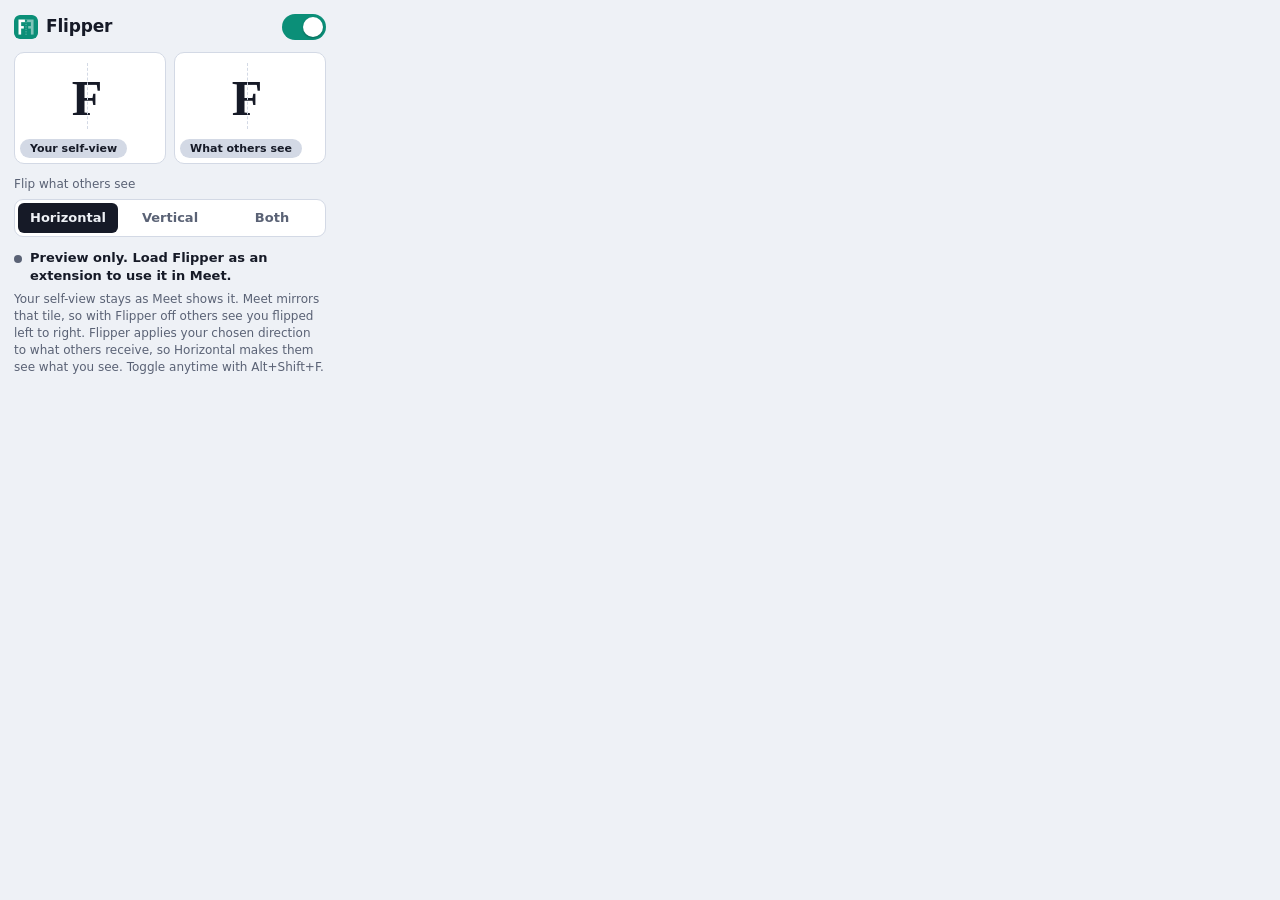
==== src/popup.html @ 1269d5ff "Flipper 1.0.0 source as packaged" ====
<!doctype html>
<html lang="en">
<head>
  <meta charset="utf-8">
  <meta name="viewport" content="width=device-width, initial-scale=1">
  <title>Flipper</title>
  <link rel="stylesheet" href="popup.css">
</head>
<body>
  <header>
    <div class="brand">
      <img src="icons/icon48.png" alt="" width="24" height="24">
      <h1>Flipper</h1>
    </div>
    <label class="switch" title="Turn flipping on or off (Alt+Shift+F)">
      <input type="checkbox" id="enabled" role="switch" checked aria-label="Flip my camera">
      <span class="track"><span class="thumb"></span></span>
    </label>
  </header>

  <div class="preview" aria-hidden="true">
    <div class="pane" id="paneSelf">
      <canvas class="live" id="liveSelf"></canvas>
      <span class="sample">F</span>
      <span class="cap">Your self-view</span>
    </div>
    <div class="pane" id="paneOthers">
      <canvas class="live" id="liveOthers"></canvas>
      <span class="sample">F</span>
      <span class="cap">What others see</span>
    </div>
  </div>

  <fieldset>
    <legend>Flip what others see</legend>
    <div class="seg">
      <label><input type="radio" name="mode" value="horizontal" checked><span>Horizontal</span></label>
      <label><input type="radio" name="mode" value="vertical"><span>Vertical</span></label>
      <label><input type="radio" name="mode" value="both"><span>Both</span></label>
    </div>
  </fieldset>

  <div class="status" id="status" data-tone="idle" role="status">
    <span class="dot"></span>
    <span id="statusText">Checking this tab…</span>
  </div>
  <p class="hint">Your self-view stays as Meet shows it. Meet mirrors that tile, so with Flipper off others see you flipped left to right. Flipper applies your chosen direction to what others receive, so Horizontal makes them see what you see. Toggle anytime with Alt+Shift+F.</p>

  <script src="popup.js"></script>
</body>
</html>
---- src/popup.css ----
:root {
  color-scheme: light dark;
  --paper: #eef1f6;
  --card: #ffffff;
  --ink: #161a27;
  --muted: #5a6275;
  --line: #d3d9e5;
  --accent: #0b8f78;
  --warn: #a15c07;
}

@media (prefers-color-scheme: dark) {
  :root {
    --paper: #12151d;
    --card: #1b202c;
    --ink: #edf0f7;
    --muted: #99a2b7;
    --line: #2d3445;
    --accent: #2fd0aa;
    --warn: #f0b44c;
  }
}

* {
  box-sizing: border-box;
}

html,
body {
  margin: 0;
}

body {
  width: 340px;
  padding: 14px;
  background: var(--paper);
  color: var(--ink);
  font: 14px/1.4 system-ui, "Segoe UI Variable Text", "Segoe UI", Roboto, sans-serif;
}

/* The markup holds the default settings and popup.js swaps in the saved ones a moment later.
   Until it has, stay hidden and keep every transition off, so nothing visibly animates from the
   defaults to the saved state. Hiding alone is not enough: transitions keep running while hidden
   and would still be in motion when the popup appears. */
html:not(.ready) body {
  visibility: hidden;
}

html:not(.ready) *,
html:not(.ready) *::before,
html:not(.ready) *::after {
  transition: none !important;
}

/* Header ---------------------------------------------------------------- */
header {
  display: flex;
  align-items: center;
  justify-content: space-between;
  margin-bottom: 12px;
}

.brand {
  display: flex;
  align-items: center;
  gap: 8px;
}

.brand img {
  border-radius: 6px;
}

h1 {
  margin: 0;
  font-size: 17px;
  font-weight: 700;
  letter-spacing: -0.01em;
}

.switch {
  position: relative;
  flex: none;
  width: 44px;
  height: 26px;
}

.switch input {
  position: absolute;
  inset: 0;
  width: 100%;
  height: 100%;
  margin: 0;
  opacity: 0;
  cursor: pointer;
}

.switch .track {
  position: absolute;
  inset: 0;
  border-radius: 13px;
  background: var(--line);
  pointer-events: none;
  transition: background 0.18s;
}

.switch .thumb {
  position: absolute;
  top: 3px;
  left: 3px;
  width: 20px;
  height: 20px;
  border-radius: 50%;
  background: #fff;
  box-shadow: 0 1px 2px rgba(0, 0, 0, 0.3);
  transition: transform 0.18s;
}

.switch input:checked + .track {
  background: var(--accent);
}

.switch input:checked + .track .thumb {
  transform: translateX(18px);
}

.switch input:focus-visible + .track {
  outline: 2px solid var(--ink);
  outline-offset: 2px;
}

/* Preview: two panes, each with an F and the dashed mirror axes ---------- */
.preview {
  display: grid;
  grid-template-columns: 1fr 1fr;
  gap: 8px;
}

.pane {
  --axis-clear: 34px; /* how far up from the bottom the dashed vertical line stops, clear of the caption pill */
  --f-lift-y: 10px; /* raise the F so the axes cross at its optical centre: F has two heavy arms up top
                        and just a bare stem below, so that centre sits a little above the bounding-box
                        middle. The horizontal axis moves up with it by the same amount. */
  --f-lift-x: 3px; /* same idea sideways: the arms extend right of the stem, so the optical centre sits
                       a little left of the bounding-box middle. The vertical axis shifts with it. */
  position: relative;
  display: grid;
  place-items: center;
  height: 112px; /* a 16:9 picture (150 x 84), edge to edge; the caption floats over it */
  overflow: hidden;
  border: 1px solid var(--line);
  border-radius: 10px;
  background: var(--card);
}

.pane .sample {
  position: relative;
  top: calc(-1 * var(--f-lift-y));
  left: calc(-1 * var(--f-lift-x));
  font: 700 50px/1 Georgia, "Times New Roman", serif;
  transition: transform 0.35s cubic-bezier(0.4, 0, 0.2, 1), opacity 0.2s;
}

/* Dashed mirror axes. They cross at the centre of the F and stop short of the caption. */
.pane::before,
.pane::after {
  content: "";
  position: absolute;
  /* The flip transform on .sample gives it its own stacking context, which would otherwise let it
     paint over ::before. Pin the axes above that with an explicit z-index so they stay in front of
     the glyph in every mode, not just the ones where .sample happens to have no transform. */
  z-index: 1;
  opacity: 0;
  transition: opacity 0.25s;
}

.pane::before {
  top: 10px;
  bottom: var(--axis-clear);
  left: calc(50% - var(--f-lift-x));
  border-left: 1.5px dashed var(--line);
}

.pane::after {
  left: 10px;
  right: 10px;
  top: calc(50% - var(--f-lift-y));
  border-top: 1.5px dashed var(--line);
}

/* Live camera. popup.js fills the two canvases with frames from the Meet tab and adds .is-live to
   the panes while frames are arriving; otherwise the F placeholder above is what shows. The picture
   fills the tile, and the caption pill floats on top of it (see .pane .cap below). */
.pane .live {
  position: absolute;
  top: 0;
  left: 0;
  width: 100%;
  height: 100%;
  object-fit: cover;
  opacity: 0;
  visibility: hidden; /* not rendered, so it cannot sit over the F while there is no camera */
  transition: opacity 0.2s, visibility 0s linear 0.2s; /* fade out first, then stop rendering */
}

/* Meet mirrors your self-view. The frames are Meet's raw track, so mirror them the same way. The
   other tile shows exactly what is sent, and other people's Meet does not mirror it. */
#paneSelf .live {
  transform: scaleX(-1);
}

.pane.is-live .live {
  opacity: 1;
  visibility: visible;
  transition-delay: 0s;
}

/* The F fades out and then stops rendering, so no invisible layer is left over the picture. */
.pane.is-live .sample {
  opacity: 0;
  visibility: hidden;
  transition: transform 0.35s cubic-bezier(0.4, 0, 0.2, 1), opacity 0.2s, visibility 0s linear 0.2s;
}

/* The video already shows the result, so the dashed axes would only be in the way. Taking them out
   of the layout, rather than fading them, also leaves nothing stacked over the picture. */
.pane.is-live::before,
.pane.is-live::after {
  display: none;
}

/* Before a call, the pill sits on the plain card background, so it can just use the same light/dark
   theme tokens as everything else. z-index lifts it above the axes (1). */
.pane .cap {
  position: absolute;
  z-index: 2;
  left: 5px;
  bottom: 5px;
  padding: 4px 10px;
  border-radius: 999px;
  background: var(--line);
  color: var(--ink);
  font-size: 11px;
  font-weight: 600;
  line-height: 1;
  white-space: nowrap;
}

/* Once real video is behind it, the theme tokens no longer make sense: the picture can be bright or
   dark regardless of which theme the popup itself is in. So live overrides the pill with fixed dark
   glass, which reads reliably over any footage, rather than blending with the surrounding UI. */
.pane.is-live .cap {
  background: rgba(10, 12, 18, 0.3);
  border: 1px solid rgba(255, 255, 255, 0.2);
  backdrop-filter: blur(8px) saturate(160%);
  -webkit-backdrop-filter: blur(8px) saturate(160%);
  color: #fff;
  box-shadow: 0 1px 3px rgba(0, 0, 0, 0.3);
}

/* What the panes show. Your self-view (left) is the reference and never flips. Meet mirrors that
   tile, so with Flipper off other people get it flipped left/right. Turning Flipper on applies the
   chosen direction to what they receive, and two flips on the same axis cancel:
     off         -> flipped horizontally
     Horizontal  -> plain F (they see what you see)
     Vertical    -> flipped both ways
     Both        -> flipped vertically
   The "what others see" pane reads the switch and the Direction buttons directly, so it changes
   the instant they do and can never lag behind them or get stuck if the popup script is slow. */
body:has(#enabled:not(:checked)) #paneOthers .sample {
  transform: scaleX(-1);
}

body:has(#enabled:checked):has(input[name="mode"][value="vertical"]:checked) #paneOthers .sample {
  transform: scale(-1, -1);
}

body:has(#enabled:checked):has(input[name="mode"][value="both"]:checked) #paneOthers .sample {
  transform: scaleY(-1);
}

/* The dashed axes mark the direction currently selected, drawn on both panes: the vertical line
   is the left/right flip (Horizontal), the horizontal line is the up/down flip (Vertical), and
   Both shows both. This tracks the Direction radios only, so it keeps showing the picked
   direction even while the switch is off, instead of forcing the vertical axis. */
body:has(input[name="mode"][value="horizontal"]:checked) .pane::before,
body:has(input[name="mode"][value="both"]:checked) .pane::before,
body:has(input[name="mode"][value="vertical"]:checked) .pane::after,
body:has(input[name="mode"][value="both"]:checked) .pane::after {
  opacity: 1;
}

/* Direction control ------------------------------------------------------ */
fieldset {
  margin: 12px 0 0;
  padding: 0;
  border: 0;
}

legend {
  margin-bottom: 6px;
  padding: 0;
  color: var(--muted);
  font-size: 12px;
}

.seg {
  display: grid;
  grid-template-columns: repeat(3, 1fr);
  gap: 2px;
  padding: 3px;
  border: 1px solid var(--line);
  border-radius: 9px;
  background: var(--card);
  transition: opacity 0.18s;
}

.seg label {
  position: relative;
}

.seg input {
  position: absolute;
  inset: 0;
  width: 100%;
  height: 100%;
  margin: 0;
  opacity: 0;
  cursor: pointer;
}

.seg span {
  display: block;
  padding: 6px 0;
  border-radius: 6px;
  color: var(--muted);
  font-size: 13px;
  font-weight: 600;
  text-align: center;
  transition: background 0.15s, color 0.15s;
}

.seg input:checked + span {
  background: var(--ink);
  color: var(--paper);
}

.seg input:focus-visible + span {
  outline: 2px solid var(--accent);
  outline-offset: 1px;
}

.seg input:disabled {
  cursor: default;
}

.is-off .seg {
  opacity: 0.55;
}

/* Status ---------------------------------------------------------------- */
.status {
  display: flex;
  align-items: flex-start;
  gap: 8px;
  margin-top: 12px;
  font-size: 13px;
  font-weight: 600;
}

.dot {
  flex: none;
  margin-top: 6px;
  width: 8px;
  height: 8px;
  border-radius: 50%;
  background: var(--muted);
}

.status[data-tone="ok"] .dot {
  background: var(--accent);
}

.status[data-tone="warn"] .dot {
  background: var(--warn);
}

.hint {
  margin: 6px 0 0;
  color: var(--muted);
  font-size: 12px;
}

@media (prefers-reduced-motion: reduce) {
  *,
  *::before,
  *::after {
    transition: none !important;
  }
}
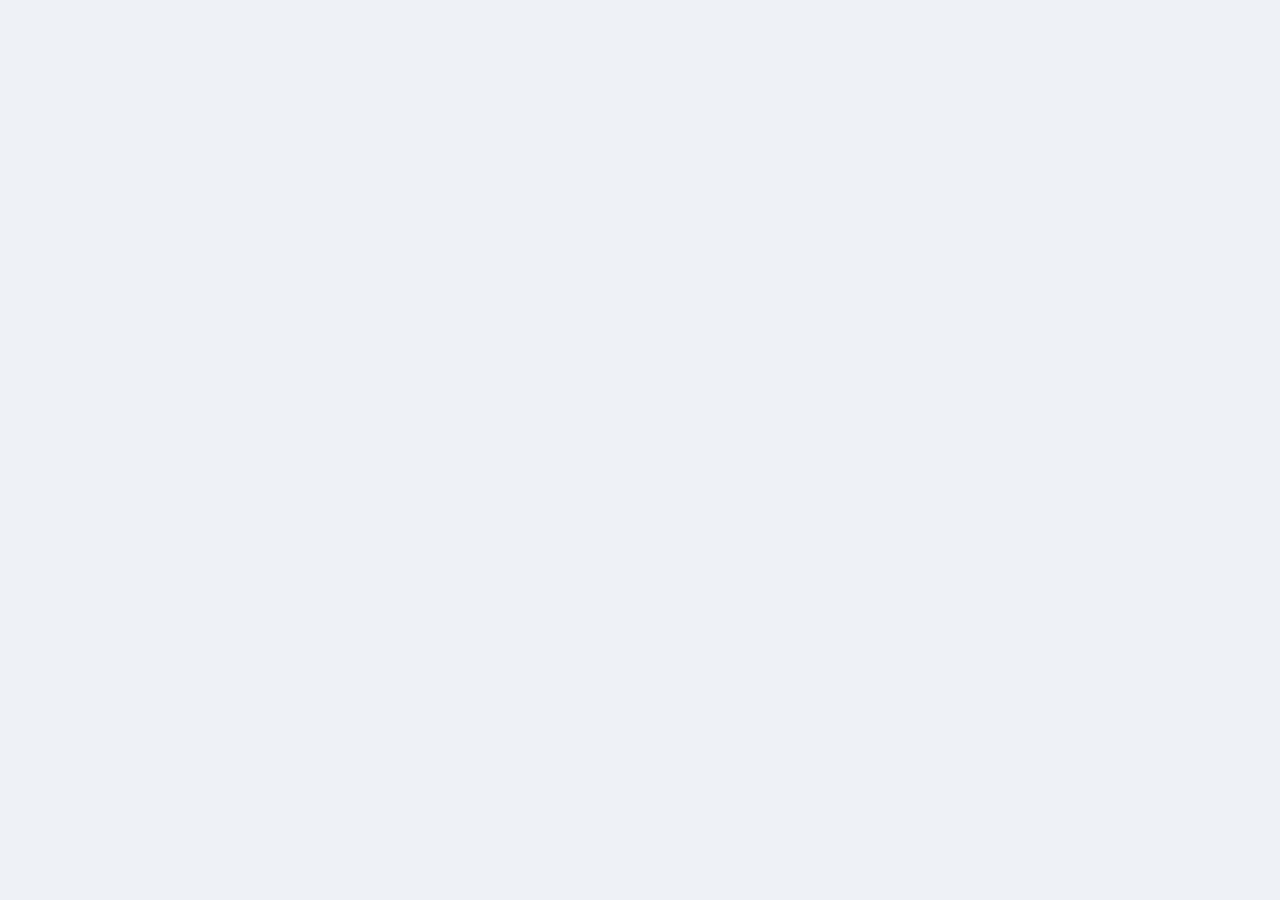
==== commit 37ef4074: "Popup: shorter hint text" ====
--- a/src/popup.html
+++ b/src/popup.html
@@ -44,7 +44,7 @@
     <span class="dot"></span>
     <span id="statusText">Checking this tab…</span>
   </div>
-  <p class="hint">Your self-view stays as Meet shows it. Meet mirrors that tile, so with Flipper off others see you flipped left to right. Flipper applies your chosen direction to what others receive, so Horizontal makes them see what you see. Toggle anytime with Alt+Shift+F.</p>
+  <p class="hint">Meet mirrors your self-view, so others normally see you flipped. Horizontal makes them see what you see. Toggle with Alt+Shift+F.</p>
 
   <script src="popup.js"></script>
 </body>
